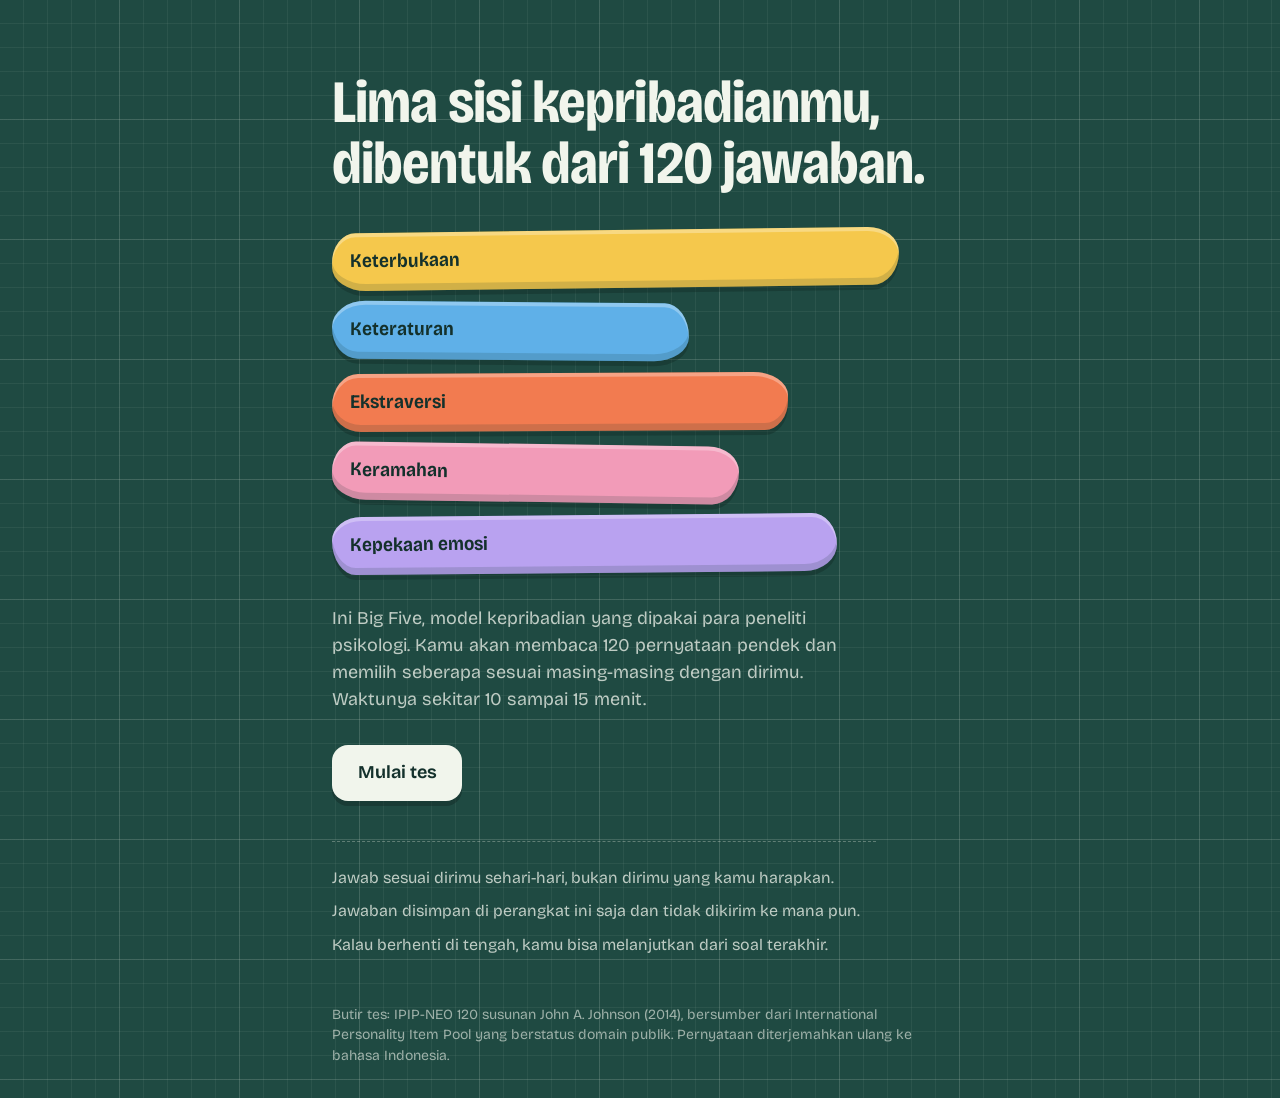
==== index.html @ aa853e42 "Tes kepribadian Big Five (IPIP-NEO 120) versi Indonesia Halaman statis: 120 pernyataan satu per laya" ====
<!doctype html>
<html lang="id">
<head>
  <meta charset="utf-8">
  <meta name="viewport" content="width=device-width, initial-scale=1">
  <title>Tes Kepribadian Big Five</title>
  <meta name="description" content="Tes kepribadian Big Five 120 pernyataan (IPIP-NEO). Tinggal klik, gratis, tanpa daftar, jawaban tidak dikirim ke mana pun.">
  <meta name="theme-color" content="#1f4a42">
  <meta property="og:title" content="Tes Kepribadian Big Five">
  <meta property="og:description" content="120 pernyataan, tinggal klik. Gratis, tanpa daftar, jawaban tidak dikirim ke mana pun.">
  <meta property="og:type" content="website">
  <link rel="icon" href="data:image/svg+xml,%3Csvg xmlns='http://www.w3.org/2000/svg' viewBox='0 0 32 32'%3E%3Crect width='32' height='32' rx='7' fill='%231f4a42'/%3E%3Crect x='5' y='7' width='22' height='5' rx='2.5' fill='%23f5c84c'/%3E%3Crect x='5' y='14' width='14' height='5' rx='2.5' fill='%235fb0e8'/%3E%3Crect x='5' y='21' width='18' height='5' rx='2.5' fill='%23f27b50'/%3E%3C/svg%3E">
  <link rel="preconnect" href="https://fonts.googleapis.com">
  <link rel="preconnect" href="https://fonts.gstatic.com" crossorigin>
  <link href="https://fonts.googleapis.com/css2?family=Bricolage+Grotesque:opsz,wdth,wght@12..96,75..100,300..800&display=swap" rel="stylesheet">
  <link rel="stylesheet" href="style.css">
</head>
<body>

  <main id="app">

    <!-- Pembuka -->
    <section id="layar-awal" class="layar">
      <h1 class="judul">Lima sisi kepribadianmu, dibentuk dari 120 jawaban.</h1>

      <ul class="lempung-awal" aria-label="Lima sisi yang diukur">
        <li class="lempung" data-d="O" style="--p:92%">Keterbukaan</li>
        <li class="lempung" data-d="C" style="--p:58%">Keteraturan</li>
        <li class="lempung" data-d="E" style="--p:74%">Ekstraversi</li>
        <li class="lempung" data-d="A" style="--p:66%">Keramahan</li>
        <li class="lempung" data-d="N" style="--p:82%">Kepekaan emosi</li>
      </ul>

      <p class="pengantar">
        Ini Big Five, model kepribadian yang dipakai para peneliti psikologi.
        Kamu akan membaca 120 pernyataan pendek dan memilih seberapa sesuai
        masing-masing dengan dirimu. Waktunya sekitar 10 sampai 15 menit.
      </p>

      <div class="aksi">
        <button id="tombol-mulai" class="tombol utama" type="button">Mulai tes</button>
        <button id="tombol-ulang-awal" class="tombol polos" type="button" hidden>Mulai dari awal</button>
      </div>

      <ul class="catatan">
        <li>Jawab sesuai dirimu sehari-hari, bukan dirimu yang kamu harapkan.</li>
        <li>Jawaban disimpan di perangkat ini saja dan tidak dikirim ke mana pun.</li>
        <li>Kalau berhenti di tengah, kamu bisa melanjutkan dari soal terakhir.</li>
      </ul>
    </section>

    <!-- Soal -->
    <section id="layar-soal" class="layar" hidden>
      <div class="kemajuan">
        <div class="kemajuan-jalur" role="progressbar" aria-valuemin="0" aria-valuemax="120" aria-valuenow="0" aria-label="Kemajuan tes">
          <div id="kemajuan-isi" class="kemajuan-isi"></div>
        </div>
        <p id="kemajuan-teks" class="kemajuan-teks">1 dari 120</p>
      </div>

      <p class="tanya">Seberapa sesuai pernyataan ini dengan dirimu?</p>
      <h2 id="pernyataan" class="pernyataan" aria-live="polite"></h2>

      <div id="pilihan" class="pilihan" role="group" aria-label="Pilihan jawaban"></div>

      <div class="navigasi">
        <button id="tombol-mundur" class="tombol polos" type="button">Soal sebelumnya</button>
        <p class="petunjuk-tombol">Di komputer, tekan angka 1 sampai 5.</p>
      </div>
    </section>

    <!-- Hasil -->
    <section id="layar-hasil" class="layar" hidden>
      <p id="hasil-kiriman" class="kiriman" hidden>Ini hasil yang dibagikan seseorang kepadamu.</p>
      <h1 class="judul judul-hasil">Hasil kamu</h1>
      <p id="ringkasan" class="ringkasan"></p>

      <div id="daftar-hasil" class="daftar-hasil"></div>

      <div class="aksi aksi-hasil">
        <button id="tombol-salin" class="tombol utama" type="button">Salin ringkasan</button>
        <button id="tombol-tautan" class="tombol garis" type="button">Salin tautan hasil</button>
        <button id="tombol-ulang" class="tombol polos" type="button">Ulangi tes</button>
      </div>
      <p id="status-salin" class="status-salin" role="status"></p>

      <div class="cara-baca">
        <h2>Cara membaca angkanya</h2>
        <p>
          Angka 0 sampai 100 menunjukkan posisimu di skala jawaban: 0 berarti
          semua jawabanmu di ujung paling rendah, 100 di ujung paling tinggi.
          Angka ini bukan persentil, jadi 70 tidak berarti kamu lebih tinggi
          dari 70% orang.
        </p>
        <p>
          Di bawah 38 disebut rendah, di atas 62 tinggi, di antaranya sedang.
          Tidak ada skor yang lebih baik dari yang lain. Tiap posisi punya
          kelebihan dan titik rawannya sendiri.
        </p>
        <p>
          Hasil ini gambaran kecenderungan dari jawabanmu sendiri, bukan
          diagnosis. Untuk keputusan penting, bicarakan dengan psikolog.
        </p>
      </div>
    </section>

  </main>

  <footer class="kaki">
    <p>
      Butir tes: IPIP-NEO 120 susunan John A. Johnson (2014), bersumber dari
      International Personality Item Pool yang berstatus domain publik.
      Pernyataan diterjemahkan ulang ke bahasa Indonesia.
    </p>
  </footer>

  <script src="data.js"></script>
  <script src="app.js"></script>
</body>
</html>
---- style.css ----
/* Alas potong hijau + lima batang lempung. Satu keluarga huruf: Bricolage Grotesque. */

:root {
  --alas: #1f4a42;
  --alas-gelap: #173832;
  --kapur: #f1f5ec;
  --kapur-redup: rgba(241, 245, 236, 0.76);
  --garis: rgba(241, 245, 236, 0.06);
  --garis-tebal: rgba(241, 245, 236, 0.11);
  --tinta: #14312c;

  --o: #f5c84c;
  --c: #5fb0e8;
  --e: #f27b50;
  --a: #f29bb8;
  --n: #b9a2f0;

  --huruf: "Bricolage Grotesque", "Segoe UI", system-ui, sans-serif;
}

*,
*::before,
*::after {
  box-sizing: border-box;
}

html {
  -webkit-text-size-adjust: 100%;
}

body {
  margin: 0;
  min-height: 100vh;
  min-height: 100dvh;
  display: flex;
  flex-direction: column;
  font-family: var(--huruf);
  font-size: 1.125rem;
  line-height: 1.5;
  color: var(--kapur);
  background-color: var(--alas);
  background-image:
    linear-gradient(var(--garis-tebal) 1px, transparent 1px),
    linear-gradient(90deg, var(--garis-tebal) 1px, transparent 1px),
    linear-gradient(var(--garis) 1px, transparent 1px),
    linear-gradient(90deg, var(--garis) 1px, transparent 1px);
  background-size: 120px 120px, 120px 120px, 24px 24px, 24px 24px;
  background-position: -1px -1px;
}

[hidden] {
  display: none !important;
}

h1,
h2,
p,
ul {
  margin: 0;
}

ul {
  padding: 0;
  list-style: none;
}

#app {
  flex: 1;
  width: 100%;
}

.layar {
  width: 100%;
  max-width: 41rem;
  margin: 0 auto;
  padding: 2.5rem 1.25rem 3rem;
}

/* ---------- Huruf ---------- */

.judul {
  font-size: clamp(2.25rem, 7.2vw + 0.4rem, 3.75rem);
  font-weight: 700;
  font-stretch: 84%;
  line-height: 1.02;
  letter-spacing: -0.015em;
  text-wrap: balance;
}

.pengantar {
  margin-top: 2rem;
  max-width: 34rem;
  color: var(--kapur-redup);
}

/* ---------- Lempung ---------- */

.lempung {
  --warna: var(--o);
  display: flex;
  align-items: center;
  width: var(--p, 60%);
  min-height: 3.25rem;
  padding: 0.5rem 1.1rem;
  background: var(--warna);
  color: var(--tinta);
  font-weight: 650;
  font-stretch: 90%;
  border-radius: 1.6rem 2.1rem 1.8rem 2.3rem / 2rem 1.7rem 2.2rem 1.6rem;
  box-shadow:
    inset 0 4px 0 rgba(255, 255, 255, 0.3),
    inset 0 -7px 0 rgba(20, 49, 44, 0.16),
    0 5px 0 rgba(15, 37, 33, 0.35);
}

.lempung[data-d="O"], [data-d="O"] .lempung { --warna: var(--o); }
.lempung[data-d="C"], [data-d="C"] .lempung { --warna: var(--c); }
.lempung[data-d="E"], [data-d="E"] .lempung { --warna: var(--e); }
.lempung[data-d="A"], [data-d="A"] .lempung { --warna: var(--a); }
.lempung[data-d="N"], [data-d="N"] .lempung { --warna: var(--n); }

.lempung-awal {
  display: grid;
  gap: 0.85rem;
  margin-top: 2.25rem;
}

.lempung-awal .lempung:nth-child(1) { rotate: -0.7deg; }
.lempung-awal .lempung:nth-child(2) { rotate: 0.5deg; border-radius: 2.2rem 1.6rem 2.3rem 1.7rem / 1.7rem 2.2rem 1.6rem 2rem; }
.lempung-awal .lempung:nth-child(3) { rotate: -0.3deg; border-radius: 1.8rem 2.4rem 1.6rem 2rem / 2.2rem 1.6rem 2rem 1.8rem; }
.lempung-awal .lempung:nth-child(4) { rotate: 0.8deg; }
.lempung-awal .lempung:nth-child(5) { rotate: -0.5deg; border-radius: 2rem 1.7rem 2.2rem 1.6rem / 1.6rem 2.1rem 1.8rem 2.3rem; }

/* ---------- Tombol ---------- */

.tombol {
  font: inherit;
  font-weight: 650;
  color: inherit;
  cursor: pointer;
  border: 0;
  background: none;
  -webkit-tap-highlight-color: transparent;
}

.tombol.utama,
.tombol.garis {
  min-height: 3.5rem;
  padding: 0.85rem 1.6rem;
  border-radius: 1rem;
}

.tombol.utama {
  background: var(--kapur);
  color: var(--tinta);
  box-shadow: 0 5px 0 rgba(15, 37, 33, 0.4);
}

.tombol.utama:active {
  translate: 0 3px;
  box-shadow: 0 2px 0 rgba(15, 37, 33, 0.4);
}

.tombol.garis {
  border: 2px solid var(--kapur);
}

.tombol.polos {
  min-height: 2.75rem;
  padding: 0.5rem 0.25rem;
  color: var(--kapur-redup);
  font-weight: 500;
  text-decoration: underline;
  text-underline-offset: 0.25em;
  text-decoration-thickness: 1.5px;
}

@media (hover: hover) {
  .tombol.utama:hover { background: #fff; }
  .tombol.garis:hover { background: rgba(241, 245, 236, 0.1); }
  .tombol.polos:hover { color: var(--kapur); }
}

:focus-visible {
  outline: 3px solid var(--o);
  outline-offset: 3px;
}

.aksi {
  display: flex;
  flex-wrap: wrap;
  align-items: center;
  gap: 0.75rem 1.25rem;
  margin-top: 2rem;
}

.catatan {
  display: grid;
  gap: 0.6rem;
  margin-top: 2.5rem;
  padding-top: 1.5rem;
  border-top: 1px dashed rgba(241, 245, 236, 0.3);
  max-width: 34rem;
  font-size: 1rem;
  color: var(--kapur-redup);
}

/* ---------- Soal ---------- */

.kemajuan {
  display: flex;
  align-items: center;
  gap: 1rem;
}

.kemajuan-jalur {
  flex: 1;
  height: 0.9rem;
  border-radius: 1rem;
  background: var(--alas-gelap);
  box-shadow: inset 0 2px 0 rgba(0, 0, 0, 0.18);
  overflow: hidden;
}

.kemajuan-isi {
  width: 0;
  height: 100%;
  border-radius: 1rem;
  background: var(--o);
  box-shadow: inset 0 3px 0 rgba(255, 255, 255, 0.3);
  transition: width 0.25s ease-out;
}

.kemajuan-teks {
  flex: none;
  font-size: 1rem;
  font-variant-numeric: tabular-nums;
  color: var(--kapur-redup);
}

.tanya {
  margin-top: 2.25rem;
  font-size: 1rem;
  color: var(--kapur-redup);
}

.pernyataan {
  margin-top: 0.5rem;
  /* tiga baris, supaya tombol jawaban tidak loncat tiap ganti soal */
  min-height: 3.45em;
  font-size: clamp(1.7rem, 4.6vw + 0.6rem, 2.25rem);
  font-weight: 650;
  font-stretch: 88%;
  line-height: 1.15;
  letter-spacing: -0.01em;
  text-wrap: balance;
  transition: opacity 0.14s ease-out;
}

.pernyataan.ganti {
  opacity: 0;
}

.pilihan {
  display: grid;
  gap: 0.6rem;
  margin-top: 1.5rem;
}

.jawab {
  display: flex;
  align-items: center;
  justify-content: space-between;
  gap: 1rem;
  width: 100%;
  min-height: 3.5rem;
  padding: 0.7rem 1.15rem;
  font: inherit;
  font-weight: 550;
  text-align: left;
  color: var(--kapur);
  background: rgba(23, 56, 50, 0.72);
  border: 2px solid rgba(241, 245, 236, 0.4);
  border-radius: 1rem;
  cursor: pointer;
  -webkit-tap-highlight-color: transparent;
  transition: background-color 0.1s, border-color 0.1s, color 0.1s;
}

.jawab kbd {
  display: none;
  font: inherit;
  font-size: 0.875rem;
  font-weight: 500;
  color: var(--kapur-redup);
}

.jawab[aria-pressed="true"] {
  background: var(--kapur);
  border-color: var(--kapur);
  color: var(--tinta);
}

.jawab[aria-pressed="true"] kbd {
  color: var(--tinta);
}

@media (hover: hover) {
  .jawab:hover:not([aria-pressed="true"]) {
    border-color: var(--kapur);
    background: rgba(241, 245, 236, 0.1);
  }
}

.navigasi {
  display: flex;
  flex-wrap: wrap;
  align-items: center;
  justify-content: space-between;
  gap: 0.25rem 1rem;
  margin-top: 1.25rem;
}

.petunjuk-tombol {
  display: none;
  font-size: 0.9375rem;
  color: var(--kapur-redup);
}

@media (hover: hover) and (pointer: fine) and (min-width: 48rem) {
  .jawab kbd,
  .petunjuk-tombol {
    display: block;
  }

  /* di layar lebar pernyataan terpanjang cukup dua baris */
  .pernyataan {
    min-height: 2.3em;
  }
}

#layar-soal.layar {
  padding-top: 1.5rem;
}

/* ---------- Hasil ---------- */

.kiriman {
  margin-bottom: 1rem;
  color: var(--kapur-redup);
}

.ringkasan {
  margin-top: 1rem;
  max-width: 36rem;
  font-size: 1.25rem;
  line-height: 1.4;
}

.daftar-hasil {
  display: grid;
  gap: 2.75rem;
  margin-top: 2.75rem;
}

.hasil-kepala {
  display: flex;
  align-items: baseline;
  gap: 0.75rem;
}

.hasil-kepala h2 {
  font-size: 1.6rem;
  font-weight: 700;
  font-stretch: 88%;
  line-height: 1.1;
}

.hasil-en {
  font-size: 1rem;
  color: var(--kapur-redup);
}

/* Jalur = penggaris 0–100 di alas potong; panjang batang = skor. */
.jalur {
  position: relative;
  margin-top: 0.85rem;
  padding: 0 3.5rem 1.1rem 0;
}

.jalur::after {
  content: "";
  position: absolute;
  left: 0;
  right: 3.5rem;
  bottom: 0;
  height: 0.5rem;
  border-left: 2px solid rgba(241, 245, 236, 0.55);
  border-right: 2px solid rgba(241, 245, 236, 0.55);
  background:
    linear-gradient(90deg, transparent calc(50% - 1px), rgba(241, 245, 236, 0.55) calc(50% - 1px), rgba(241, 245, 236, 0.55) calc(50% + 1px), transparent calc(50% + 1px)),
    repeating-linear-gradient(90deg, rgba(241, 245, 236, 0.3) 0 1px, transparent 1px 10%);
}

.jalur .lempung {
  position: relative;
  min-width: 0.9rem;
  padding: 0;
}

.skor {
  position: absolute;
  left: calc(100% + 0.6rem);
  top: 50%;
  translate: 0 -50%;
  font-size: 1.5rem;
  font-weight: 700;
  font-variant-numeric: tabular-nums;
  color: var(--kapur);
}

.uraian {
  margin-top: 0.9rem;
  max-width: 36rem;
}

.uraian strong {
  font-weight: 700;
}

.hasil details {
  margin-top: 0.9rem;
}

.hasil summary {
  display: inline-block;
  min-height: 2.75rem;
  padding: 0.55rem 0;
  font-size: 1rem;
  color: var(--kapur-redup);
  text-decoration: underline;
  text-underline-offset: 0.25em;
  text-decoration-thickness: 1.5px;
  cursor: pointer;
  list-style: none;
}

.hasil summary::-webkit-details-marker {
  display: none;
}

.rincian {
  display: grid;
  gap: 1.1rem;
  margin-top: 0.5rem;
  padding: 1.1rem 1.15rem 1.25rem;
  background: rgba(23, 56, 50, 0.72);
  border-radius: 1rem;
}

.rincian-kepala {
  display: flex;
  justify-content: space-between;
  gap: 1rem;
  font-weight: 650;
}

.rincian-kepala span {
  font-variant-numeric: tabular-nums;
}

.jalur-kecil {
  height: 0.6rem;
  margin-top: 0.35rem;
  border-radius: 1rem;
  background: rgba(241, 245, 236, 0.14);
  overflow: hidden;
}

.jalur-kecil i {
  display: block;
  width: var(--p);
  height: 100%;
  border-radius: 1rem;
  background: var(--warna);
}

[data-d="O"] .jalur-kecil i { --warna: var(--o); }
[data-d="C"] .jalur-kecil i { --warna: var(--c); }
[data-d="E"] .jalur-kecil i { --warna: var(--e); }
[data-d="A"] .jalur-kecil i { --warna: var(--a); }
[data-d="N"] .jalur-kecil i { --warna: var(--n); }

.rincian p {
  margin-top: 0.35rem;
  font-size: 0.9375rem;
  line-height: 1.4;
  color: var(--kapur-redup);
}

.aksi-hasil {
  margin-top: 3rem;
}

.status-salin {
  min-height: 1.5rem;
  margin-top: 0.75rem;
  font-size: 1rem;
  color: var(--o);
}

.cara-baca {
  display: grid;
  gap: 0.85rem;
  margin-top: 2rem;
  padding-top: 1.75rem;
  border-top: 1px dashed rgba(241, 245, 236, 0.3);
  max-width: 36rem;
  font-size: 1rem;
  color: var(--kapur-redup);
}

.cara-baca h2 {
  font-size: 1.2rem;
  font-weight: 700;
  color: var(--kapur);
}

/* Satu-satunya gerak yang tidak dipicu pengguna: batang tumbuh saat hasil muncul. */
@keyframes tumbuh {
  from { width: 0.9rem; }
}

@keyframes muncul {
  from { opacity: 0; }
}

.daftar-hasil.tumbuh .jalur .lempung {
  animation: tumbuh 0.8s cubic-bezier(0.2, 0.85, 0.25, 1) both;
  animation-delay: calc(var(--i) * 110ms);
}

.daftar-hasil.tumbuh .skor {
  animation: muncul 0.3s ease-out both;
  animation-delay: calc(var(--i) * 110ms + 0.6s);
}

/* ---------- Kaki ---------- */

.kaki {
  width: 100%;
  max-width: 41rem;
  margin: 0 auto;
  padding: 0 1.25rem 2rem;
  font-size: 0.875rem;
  line-height: 1.45;
  color: rgba(241, 245, 236, 0.6);
}

@media (min-width: 48rem) {
  .layar {
    padding-top: 4.5rem;
  }

  #layar-soal.layar {
    padding-top: 3.5rem;
  }

  .lempung {
    min-height: 3.6rem;
    font-size: 1.2rem;
  }
}

@media (prefers-reduced-motion: reduce) {
  *,
  *::before,
  *::after {
    animation: none !important;
    transition: none !important;
  }
}

@media print {
  body {
    background: #fff;
    color: #000;
  }

  .aksi,
  .status-salin,
  .kaki {
    display: none;
  }
}
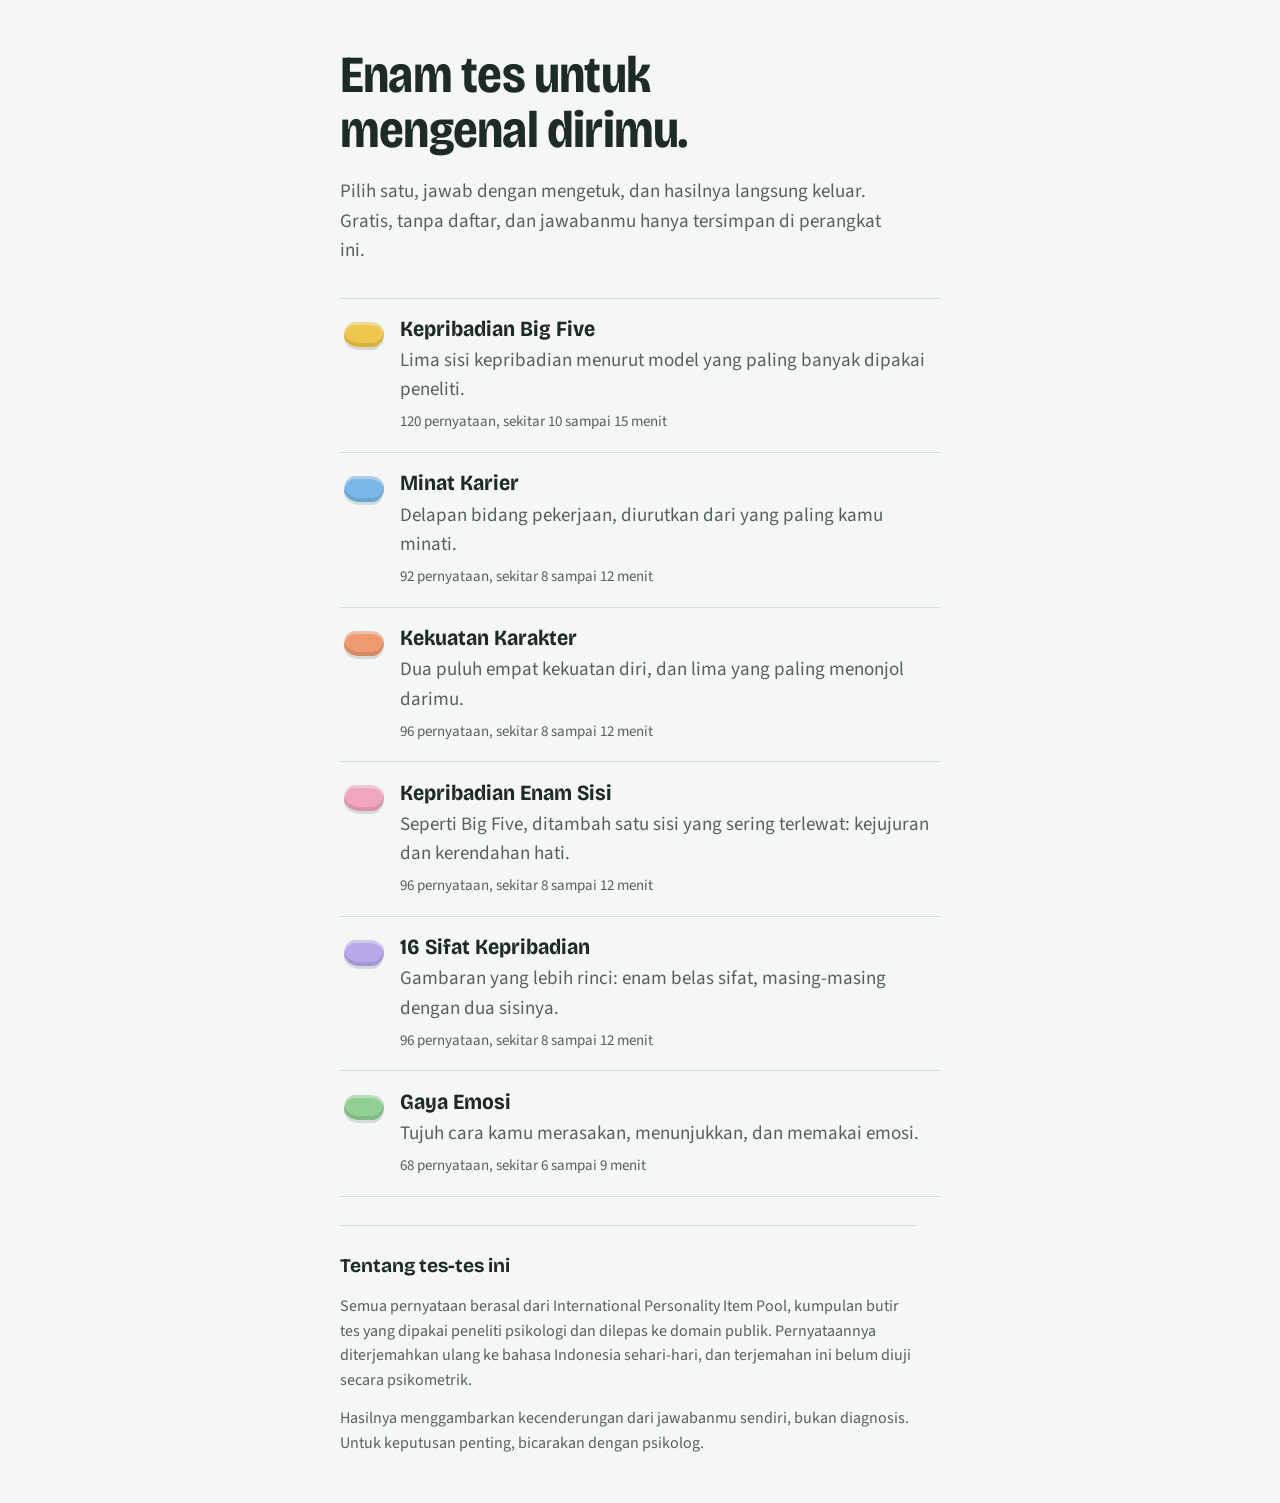
==== commit 229c3543: "Jadikan situs enam tes dengan tema terang Tambah lima tes dari IPIP (Minat Karier, Kekuatan Karakter" ====
--- a/index.html
+++ b/index.html
@@ -3,118 +3,49 @@
 <head>
   <meta charset="utf-8">
   <meta name="viewport" content="width=device-width, initial-scale=1">
-  <title>Tes Kepribadian Big Five</title>
-  <meta name="description" content="Tes kepribadian Big Five 120 pernyataan (IPIP-NEO). Tinggal klik, gratis, tanpa daftar, jawaban tidak dikirim ke mana pun.">
-  <meta name="theme-color" content="#1f4a42">
-  <meta property="og:title" content="Tes Kepribadian Big Five">
-  <meta property="og:description" content="120 pernyataan, tinggal klik. Gratis, tanpa daftar, jawaban tidak dikirim ke mana pun.">
+  <title>Tes Kepribadian, Minat, dan Karakter</title>
+  <meta name="description" content="Enam tes untuk mengenal diri: kepribadian Big Five, minat karier, kekuatan karakter, dan lainnya. Tinggal klik, gratis, tanpa daftar.">
+  <meta name="color-scheme" content="light dark">
+  <meta name="theme-color" content="#f4f7f3" media="(prefers-color-scheme: light)">
+  <meta name="theme-color" content="#18211f" media="(prefers-color-scheme: dark)">
+  <meta property="og:title" content="Tes Kepribadian, Minat, dan Karakter">
+  <meta property="og:description" content="Enam tes untuk mengenal diri. Tinggal klik, gratis, tanpa daftar, jawaban tidak dikirim ke mana pun.">
   <meta property="og:type" content="website">
-  <link rel="icon" href="data:image/svg+xml,%3Csvg xmlns='http://www.w3.org/2000/svg' viewBox='0 0 32 32'%3E%3Crect width='32' height='32' rx='7' fill='%231f4a42'/%3E%3Crect x='5' y='7' width='22' height='5' rx='2.5' fill='%23f5c84c'/%3E%3Crect x='5' y='14' width='14' height='5' rx='2.5' fill='%235fb0e8'/%3E%3Crect x='5' y='21' width='18' height='5' rx='2.5' fill='%23f27b50'/%3E%3C/svg%3E">
+  <link rel="icon" href="ikon.svg" type="image/svg+xml">
   <link rel="preconnect" href="https://fonts.googleapis.com">
   <link rel="preconnect" href="https://fonts.gstatic.com" crossorigin>
-  <link href="https://fonts.googleapis.com/css2?family=Bricolage+Grotesque:opsz,wdth,wght@12..96,75..100,300..800&display=swap" rel="stylesheet">
-  <link rel="stylesheet" href="style.css">
+  <link href="https://fonts.googleapis.com/css2?family=Source+Sans+3:wght@400;500;600;700&family=Bricolage+Grotesque:opsz,wdth,wght@12..96,75..100,500..800&display=swap" rel="stylesheet">
+  <link rel="stylesheet" href="gaya.css">
 </head>
 <body>
 
   <main id="app">
-
-    <!-- Pembuka -->
-    <section id="layar-awal" class="layar">
-      <h1 class="judul">Lima sisi kepribadianmu, dibentuk dari 120 jawaban.</h1>
-
-      <ul class="lempung-awal" aria-label="Lima sisi yang diukur">
-        <li class="lempung" data-d="O" style="--p:92%">Keterbukaan</li>
-        <li class="lempung" data-d="C" style="--p:58%">Keteraturan</li>
-        <li class="lempung" data-d="E" style="--p:74%">Ekstraversi</li>
-        <li class="lempung" data-d="A" style="--p:66%">Keramahan</li>
-        <li class="lempung" data-d="N" style="--p:82%">Kepekaan emosi</li>
-      </ul>
-
-      <p class="pengantar">
-        Ini Big Five, model kepribadian yang dipakai para peneliti psikologi.
-        Kamu akan membaca 120 pernyataan pendek dan memilih seberapa sesuai
-        masing-masing dengan dirimu. Waktunya sekitar 10 sampai 15 menit.
+    <section class="layar beranda">
+      <h1 class="judul">Enam tes untuk mengenal dirimu.</h1>
+      <p class="beranda-pengantar">
+        Pilih satu, jawab dengan mengetuk, dan hasilnya langsung keluar.
+        Gratis, tanpa daftar, dan jawabanmu hanya tersimpan di perangkat ini.
       </p>
 
-      <div class="aksi">
-        <button id="tombol-mulai" class="tombol utama" type="button">Mulai tes</button>
-        <button id="tombol-ulang-awal" class="tombol polos" type="button" hidden>Mulai dari awal</button>
-      </div>
-
-      <ul class="catatan">
-        <li>Jawab sesuai dirimu sehari-hari, bukan dirimu yang kamu harapkan.</li>
-        <li>Jawaban disimpan di perangkat ini saja dan tidak dikirim ke mana pun.</li>
-        <li>Kalau berhenti di tengah, kamu bisa melanjutkan dari soal terakhir.</li>
-      </ul>
-    </section>
-
-    <!-- Soal -->
-    <section id="layar-soal" class="layar" hidden>
-      <div class="kemajuan">
-        <div class="kemajuan-jalur" role="progressbar" aria-valuemin="0" aria-valuemax="120" aria-valuenow="0" aria-label="Kemajuan tes">
-          <div id="kemajuan-isi" class="kemajuan-isi"></div>
-        </div>
-        <p id="kemajuan-teks" class="kemajuan-teks">1 dari 120</p>
-      </div>
-
-      <p class="tanya">Seberapa sesuai pernyataan ini dengan dirimu?</p>
-      <h2 id="pernyataan" class="pernyataan" aria-live="polite"></h2>
-
-      <div id="pilihan" class="pilihan" role="group" aria-label="Pilihan jawaban"></div>
-
-      <div class="navigasi">
-        <button id="tombol-mundur" class="tombol polos" type="button">Soal sebelumnya</button>
-        <p class="petunjuk-tombol">Di komputer, tekan angka 1 sampai 5.</p>
-      </div>
-    </section>
-
-    <!-- Hasil -->
-    <section id="layar-hasil" class="layar" hidden>
-      <p id="hasil-kiriman" class="kiriman" hidden>Ini hasil yang dibagikan seseorang kepadamu.</p>
-      <h1 class="judul judul-hasil">Hasil kamu</h1>
-      <p id="ringkasan" class="ringkasan"></p>
-
-      <div id="daftar-hasil" class="daftar-hasil"></div>
-
-      <div class="aksi aksi-hasil">
-        <button id="tombol-salin" class="tombol utama" type="button">Salin ringkasan</button>
-        <button id="tombol-tautan" class="tombol garis" type="button">Salin tautan hasil</button>
-        <button id="tombol-ulang" class="tombol polos" type="button">Ulangi tes</button>
-      </div>
-      <p id="status-salin" class="status-salin" role="status"></p>
+      <ul id="daftar-tes" class="daftar-tes"></ul>
 
       <div class="cara-baca">
-        <h2>Cara membaca angkanya</h2>
+        <h2>Tentang tes-tes ini</h2>
         <p>
-          Angka 0 sampai 100 menunjukkan posisimu di skala jawaban: 0 berarti
-          semua jawabanmu di ujung paling rendah, 100 di ujung paling tinggi.
-          Angka ini bukan persentil, jadi 70 tidak berarti kamu lebih tinggi
-          dari 70% orang.
+          Semua pernyataan berasal dari International Personality Item Pool,
+          kumpulan butir tes yang dipakai peneliti psikologi dan dilepas ke
+          domain publik. Pernyataannya diterjemahkan ulang ke bahasa Indonesia
+          sehari-hari, dan terjemahan ini belum diuji secara psikometrik.
         </p>
         <p>
-          Di bawah 38 disebut rendah, di atas 62 tinggi, di antaranya sedang.
-          Tidak ada skor yang lebih baik dari yang lain. Tiap posisi punya
-          kelebihan dan titik rawannya sendiri.
-        </p>
-        <p>
-          Hasil ini gambaran kecenderungan dari jawabanmu sendiri, bukan
+          Hasilnya menggambarkan kecenderungan dari jawabanmu sendiri, bukan
           diagnosis. Untuk keputusan penting, bicarakan dengan psikolog.
         </p>
       </div>
     </section>
-
   </main>
 
-  <footer class="kaki">
-    <p>
-      Butir tes: IPIP-NEO 120 susunan John A. Johnson (2014), bersumber dari
-      International Personality Item Pool yang berstatus domain publik.
-      Pernyataan diterjemahkan ulang ke bahasa Indonesia.
-    </p>
-  </footer>
-
-  <script src="data.js"></script>
-  <script src="app.js"></script>
+  <script src="daftar.js"></script>
+  <script src="beranda.js"></script>
 </body>
 </html>
--- a/gaya.css
+++ b/gaya.css
@@ -0,0 +1,756 @@
+/*
+  Tema terang untuk dibaca lama.
+  - Latar putih kehijauan yang lembut dengan teks gelap: kontras tinggi tanpa silau putih murni.
+  - Warna berjenuh rendah; satu warna aksen tenang untuk tombol dan kemajuan.
+  - Pilihan jawaban netral (tanpa merah/hijau) supaya tidak menggiring jawaban.
+  - Huruf isi: Source Sans 3 (bentuk huruf terbuka, enak untuk bacaan panjang). Judul: Bricolage Grotesque.
+*/
+
+:root {
+  --alas: #f4f7f3;
+  --permukaan: #ffffff;
+  --lekuk: #e2e9e3;
+  --tinta: #1e2a28;
+  --tinta-redup: #53615c;
+  --garis: #d2dbd4;
+  --garis-kuat: #9aaba1;
+  --utama: #2b6b5e;
+  --utama-gelap: #215448;
+  --di-utama: #ffffff;
+  --bayang: rgba(30, 42, 40, 0.14);
+
+  --k1: #f0c64f;
+  --k2: #7ab8e8;
+  --k3: #f09a70;
+  --k4: #f0a6be;
+  --k5: #b9a9ec;
+  --k6: #92cf94;
+  --k7: #72cbc2;
+  --k8: #ee9494;
+  --di-lempung: #1e2a28;
+
+  --isi: "Source Sans 3", "Segoe UI", system-ui, sans-serif;
+  --tajuk: "Bricolage Grotesque", "Segoe UI", system-ui, sans-serif;
+}
+
+@media (prefers-color-scheme: dark) {
+  :root {
+    --alas: #18211f;
+    --permukaan: #212c29;
+    --lekuk: #2a3733;
+    --tinta: #e7ede9;
+    --tinta-redup: #a5b3ad;
+    --garis: #33423d;
+    --garis-kuat: #5b6d65;
+    --utama: #7fc9b8;
+    --utama-gelap: #98d8c8;
+    --di-utama: #10201c;
+    --bayang: rgba(0, 0, 0, 0.35);
+  }
+}
+
+*,
+*::before,
+*::after {
+  box-sizing: border-box;
+}
+
+html {
+  -webkit-text-size-adjust: 100%;
+}
+
+body {
+  margin: 0;
+  min-height: 100vh;
+  min-height: 100dvh;
+  display: flex;
+  flex-direction: column;
+  font-family: var(--isi);
+  font-size: 1.1875rem;
+  line-height: 1.55;
+  color: var(--tinta);
+  background: var(--alas);
+}
+
+[hidden] {
+  display: none !important;
+}
+
+h1,
+h2,
+h3,
+p,
+ul {
+  margin: 0;
+}
+
+ul {
+  padding: 0;
+  list-style: none;
+}
+
+a {
+  color: inherit;
+}
+
+#app {
+  flex: 1;
+  width: 100%;
+}
+
+.layar {
+  width: 100%;
+  max-width: 40rem;
+  margin: 0 auto;
+  padding: 1.75rem 1.25rem 3rem;
+}
+
+/* ---------- Huruf ---------- */
+
+.judul {
+  font-family: var(--tajuk);
+  font-size: clamp(2rem, 6.2vw + 0.5rem, 3.25rem);
+  font-weight: 700;
+  font-stretch: 86%;
+  line-height: 1.05;
+  letter-spacing: -0.015em;
+  text-wrap: balance;
+}
+
+.pengantar {
+  margin-top: 1.75rem;
+  max-width: 34rem;
+  color: var(--tinta-redup);
+}
+
+.balik {
+  display: inline-block;
+  min-height: 2.75rem;
+  padding: 0.6rem 0;
+  margin-bottom: 0.75rem;
+  font-size: 1rem;
+  color: var(--tinta-redup);
+  text-underline-offset: 0.25em;
+}
+
+/* ---------- Lempung ---------- */
+
+.lempung {
+  --warna: var(--k1);
+  display: flex;
+  align-items: center;
+  width: var(--p, 60%);
+  min-height: 3rem;
+  padding: 0.4rem 1.1rem;
+  background: var(--warna);
+  color: var(--di-lempung);
+  font-weight: 600;
+  line-height: 1.2;
+  border-radius: 1.5rem 2rem 1.7rem 2.2rem / 1.9rem 1.6rem 2.1rem 1.5rem;
+  box-shadow:
+    inset 0 4px 0 rgba(255, 255, 255, 0.34),
+    inset 0 -6px 0 rgba(30, 42, 40, 0.13),
+    0 4px 0 var(--bayang);
+}
+
+.lempung-awal {
+  display: grid;
+  gap: 0.8rem;
+  margin-top: 2rem;
+}
+
+.lempung-awal .lempung:nth-child(odd) { rotate: -0.6deg; }
+.lempung-awal .lempung:nth-child(even) { rotate: 0.5deg; border-radius: 2.1rem 1.5rem 2.2rem 1.6rem / 1.6rem 2.1rem 1.5rem 1.9rem; }
+.lempung-awal .lempung:nth-child(3n) { rotate: -0.2deg; border-radius: 1.7rem 2.3rem 1.5rem 1.9rem / 2.1rem 1.5rem 1.9rem 1.7rem; }
+
+.keping-awal {
+  display: flex;
+  flex-wrap: wrap;
+  gap: 0.55rem;
+  margin-top: 2rem;
+}
+
+.keping {
+  --warna: var(--k1);
+  padding: 0.3rem 0.85rem;
+  background: var(--warna);
+  color: var(--di-lempung);
+  font-size: 1rem;
+  font-weight: 600;
+  line-height: 1.3;
+  border-radius: 1.1rem 1.4rem 1.2rem 1.5rem / 1.4rem 1.1rem 1.5rem 1.2rem;
+  box-shadow:
+    inset 0 3px 0 rgba(255, 255, 255, 0.34),
+    inset 0 -4px 0 rgba(30, 42, 40, 0.13),
+    0 3px 0 var(--bayang);
+}
+
+/* ---------- Tombol ---------- */
+
+.tombol {
+  font: inherit;
+  font-weight: 600;
+  color: inherit;
+  cursor: pointer;
+  border: 0;
+  background: none;
+  -webkit-tap-highlight-color: transparent;
+}
+
+.tombol.utama,
+.tombol.garis {
+  min-height: 3.4rem;
+  padding: 0.8rem 1.6rem;
+  border-radius: 0.95rem;
+}
+
+.tombol.utama {
+  background: var(--utama);
+  color: var(--di-utama);
+  box-shadow: 0 4px 0 var(--bayang);
+}
+
+.tombol.utama:active {
+  translate: 0 2px;
+  box-shadow: 0 2px 0 var(--bayang);
+}
+
+.tombol.garis {
+  border: 1.5px solid var(--garis-kuat);
+  background: var(--permukaan);
+}
+
+.tombol.polos {
+  min-height: 2.75rem;
+  padding: 0.5rem 0.25rem;
+  color: var(--tinta-redup);
+  font-weight: 500;
+  text-decoration: underline;
+  text-underline-offset: 0.25em;
+  text-decoration-thickness: 1.5px;
+}
+
+@media (hover: hover) {
+  .tombol.utama:hover { background: var(--utama-gelap); }
+  .tombol.garis:hover { border-color: var(--utama); }
+  .tombol.polos:hover,
+  .balik:hover { color: var(--tinta); }
+}
+
+:focus-visible {
+  outline: 3px solid var(--utama);
+  outline-offset: 3px;
+}
+
+.aksi {
+  display: flex;
+  flex-wrap: wrap;
+  align-items: center;
+  gap: 0.75rem 1.25rem;
+  margin-top: 1.75rem;
+}
+
+.catatan {
+  display: grid;
+  gap: 0.55rem;
+  margin-top: 2.25rem;
+  padding-top: 1.4rem;
+  border-top: 1px solid var(--garis);
+  max-width: 34rem;
+  font-size: 1rem;
+  color: var(--tinta-redup);
+}
+
+/* ---------- Soal ---------- */
+
+#layar-soal.layar {
+  padding-top: 1.5rem;
+}
+
+.kemajuan {
+  display: flex;
+  align-items: center;
+  gap: 1rem;
+}
+
+.kemajuan-jalur {
+  flex: 1;
+  height: 0.75rem;
+  border-radius: 1rem;
+  background: var(--lekuk);
+  overflow: hidden;
+}
+
+.kemajuan-isi {
+  width: 0;
+  height: 100%;
+  border-radius: 1rem;
+  background: var(--utama);
+  transition: width 0.25s ease-out;
+}
+
+.kemajuan-teks {
+  flex: none;
+  font-size: 1rem;
+  font-variant-numeric: tabular-nums;
+  color: var(--tinta-redup);
+}
+
+.tonggak {
+  min-height: 1.6em;
+  margin-top: 0.3rem;
+  font-size: 0.9375rem;
+  color: var(--utama);
+}
+
+.tanya {
+  margin-top: 1.4rem;
+  font-size: 1rem;
+  color: var(--tinta-redup);
+}
+
+.pernyataan {
+  margin-top: 0.4rem;
+  /* min-height diisi mesin.js sesuai pernyataan terpanjang, supaya tombol tidak loncat */
+  font-family: var(--isi);
+  font-size: clamp(1.5rem, 3.6vw + 0.7rem, 2rem);
+  font-weight: 600;
+  line-height: 1.28;
+  text-wrap: balance;
+  transition: opacity 0.14s ease-out;
+}
+
+.pernyataan.ganti {
+  opacity: 0;
+}
+
+.pilihan {
+  display: grid;
+  gap: 0.55rem;
+  margin-top: 1.4rem;
+}
+
+.jawab {
+  display: flex;
+  align-items: center;
+  justify-content: space-between;
+  gap: 1rem;
+  width: 100%;
+  min-height: 3.4rem;
+  padding: 0.65rem 1.1rem;
+  font: inherit;
+  font-weight: 500;
+  text-align: left;
+  color: var(--tinta);
+  background: var(--permukaan);
+  border: 1.5px solid var(--garis-kuat);
+  border-radius: 0.95rem;
+  cursor: pointer;
+  -webkit-tap-highlight-color: transparent;
+  transition: background-color 0.1s, border-color 0.1s, color 0.1s;
+}
+
+.jawab kbd {
+  display: none;
+  font: inherit;
+  font-size: 0.875rem;
+  color: var(--tinta-redup);
+}
+
+.jawab[aria-pressed="true"] {
+  background: var(--utama);
+  border-color: var(--utama);
+  color: var(--di-utama);
+}
+
+.jawab[aria-pressed="true"] kbd {
+  color: var(--di-utama);
+}
+
+@media (hover: hover) {
+  .jawab:hover:not([aria-pressed="true"]) {
+    border-color: var(--utama);
+  }
+}
+
+.navigasi {
+  display: flex;
+  flex-wrap: wrap;
+  align-items: center;
+  justify-content: space-between;
+  gap: 0.25rem 1rem;
+  min-height: 2.75rem;
+  margin-top: 1rem;
+}
+
+.petunjuk-tombol {
+  display: none;
+  margin-left: auto;
+  font-size: 0.9375rem;
+  color: var(--tinta-redup);
+}
+
+@media (hover: hover) and (pointer: fine) and (min-width: 48rem) {
+  .jawab kbd,
+  .petunjuk-tombol {
+    display: block;
+  }
+}
+
+/* ---------- Hasil ---------- */
+
+.kiriman {
+  margin-bottom: 0.75rem;
+  color: var(--tinta-redup);
+}
+
+.ringkasan {
+  margin-top: 0.9rem;
+  max-width: 36rem;
+  font-size: 1.25rem;
+  line-height: 1.45;
+}
+
+.daftar-hasil {
+  display: grid;
+  gap: 2.5rem;
+  margin-top: 2.5rem;
+}
+
+.daftar-hasil.padat {
+  gap: 2rem;
+}
+
+.hasil-kepala {
+  display: flex;
+  flex-wrap: wrap;
+  align-items: baseline;
+  gap: 0.1rem 0.75rem;
+}
+
+.hasil-kepala h2 {
+  font-family: var(--tajuk);
+  font-size: 1.5rem;
+  font-weight: 700;
+  font-stretch: 90%;
+  line-height: 1.15;
+}
+
+.hasil-en {
+  font-size: 0.9375rem;
+  color: var(--tinta-redup);
+}
+
+/* Jalur = penggaris 0–100; panjang batang = skor. */
+.jalur {
+  position: relative;
+  margin-top: 0.75rem;
+  padding: 0 3.5rem 1rem 0;
+}
+
+.jalur::after {
+  content: "";
+  position: absolute;
+  left: 0;
+  right: 3.5rem;
+  bottom: 0;
+  height: 0.45rem;
+  border-left: 2px solid var(--garis-kuat);
+  border-right: 2px solid var(--garis-kuat);
+  background:
+    linear-gradient(90deg, transparent calc(50% - 1px), var(--garis-kuat) calc(50% - 1px), var(--garis-kuat) calc(50% + 1px), transparent calc(50% + 1px)),
+    repeating-linear-gradient(90deg, var(--garis) 0 1px, transparent 1px 10%);
+}
+
+.jalur .lempung {
+  position: relative;
+  min-width: 0.9rem;
+  min-height: 2.75rem;
+  padding: 0;
+}
+
+.skor {
+  position: absolute;
+  left: calc(100% + 0.6rem);
+  top: 50%;
+  translate: 0 -50%;
+  font-family: var(--tajuk);
+  font-size: 1.4rem;
+  font-weight: 700;
+  font-variant-numeric: tabular-nums;
+  color: var(--tinta);
+}
+
+.uraian {
+  margin-top: 0.8rem;
+  max-width: 36rem;
+}
+
+.dua-sisi {
+  display: grid;
+  gap: 0.35rem;
+  margin-top: 0.4rem;
+  max-width: 36rem;
+  font-size: 1rem;
+  color: var(--tinta-redup);
+}
+
+.contoh {
+  margin-top: 0.4rem;
+  max-width: 36rem;
+  font-size: 1rem;
+  color: var(--tinta-redup);
+}
+
+.hasil details {
+  margin-top: 0.6rem;
+}
+
+.hasil summary {
+  display: inline-block;
+  min-height: 2.75rem;
+  padding: 0.55rem 0;
+  font-size: 1rem;
+  color: var(--tinta-redup);
+  text-decoration: underline;
+  text-underline-offset: 0.25em;
+  text-decoration-thickness: 1.5px;
+  cursor: pointer;
+  list-style: none;
+}
+
+.hasil summary::-webkit-details-marker {
+  display: none;
+}
+
+.judul-sisa {
+  font-family: var(--tajuk);
+  font-size: 1.25rem;
+  font-weight: 700;
+  line-height: 1.2;
+}
+
+.rincian {
+  display: grid;
+  gap: 1.1rem;
+  margin-top: 0.5rem;
+  padding: 1.1rem 1.15rem 1.25rem;
+  background: var(--permukaan);
+  border: 1px solid var(--garis);
+  border-radius: 1rem;
+}
+
+.rincian-kepala {
+  display: flex;
+  justify-content: space-between;
+  gap: 1rem;
+  font-weight: 600;
+  line-height: 1.3;
+}
+
+.rincian-kepala span {
+  font-variant-numeric: tabular-nums;
+}
+
+.jalur-kecil {
+  height: 0.55rem;
+  margin-top: 0.35rem;
+  border-radius: 1rem;
+  background: var(--lekuk);
+  overflow: hidden;
+}
+
+.jalur-kecil i {
+  display: block;
+  width: var(--p);
+  height: 100%;
+  border-radius: 1rem;
+  background: var(--warna, var(--utama));
+}
+
+.rincian p {
+  margin-top: 0.35rem;
+  font-size: 0.9375rem;
+  line-height: 1.45;
+  color: var(--tinta-redup);
+}
+
+.aksi-hasil {
+  margin-top: 2.75rem;
+}
+
+.status-salin {
+  min-height: 1.6rem;
+  margin-top: 0.7rem;
+  font-size: 1rem;
+  color: var(--utama);
+}
+
+.cara-baca,
+.lainnya {
+  display: grid;
+  gap: 0.8rem;
+  margin-top: 1.75rem;
+  padding-top: 1.6rem;
+  border-top: 1px solid var(--garis);
+  max-width: 36rem;
+  font-size: 1rem;
+  color: var(--tinta-redup);
+}
+
+.cara-baca h2,
+.lainnya h2 {
+  font-family: var(--tajuk);
+  font-size: 1.2rem;
+  font-weight: 700;
+  color: var(--tinta);
+}
+
+/* Satu-satunya gerak yang tidak dipicu pengguna: batang tumbuh saat hasil muncul. */
+@keyframes tumbuh {
+  from { width: 0.9rem; }
+}
+
+@keyframes muncul {
+  from { opacity: 0; }
+}
+
+.daftar-hasil.tumbuh .jalur .lempung {
+  animation: tumbuh 0.8s cubic-bezier(0.2, 0.85, 0.25, 1) both;
+  animation-delay: calc(var(--i) * 90ms);
+}
+
+.daftar-hasil.tumbuh .skor {
+  animation: muncul 0.3s ease-out both;
+  animation-delay: calc(var(--i) * 90ms + 0.6s);
+}
+
+/* ---------- Daftar tes (beranda dan "tes lainnya") ---------- */
+
+.daftar-tes {
+  display: grid;
+  margin-top: 0.25rem;
+  border-top: 1px solid var(--garis);
+}
+
+.daftar-tes a {
+  display: grid;
+  grid-template-columns: auto 1fr;
+  column-gap: 1rem;
+  align-items: start;
+  padding: 1.15rem 0.25rem;
+  border-bottom: 1px solid var(--garis);
+  text-decoration: none;
+  color: var(--tinta);
+}
+
+.butiran {
+  --warna: var(--k1);
+  width: 2.5rem;
+  height: 1.6rem;
+  margin-top: 0.3rem;
+  background: var(--warna);
+  border-radius: 0.9rem 1.2rem 1rem 1.3rem / 1.1rem 0.9rem 1.2rem 1rem;
+  box-shadow:
+    inset 0 3px 0 rgba(255, 255, 255, 0.34),
+    inset 0 -4px 0 rgba(30, 42, 40, 0.13),
+    0 3px 0 var(--bayang);
+}
+
+.tes-nama {
+  display: block;
+  font-family: var(--tajuk);
+  font-size: 1.35rem;
+  font-weight: 700;
+  font-stretch: 90%;
+  line-height: 1.2;
+}
+
+.tes-ringkas {
+  display: block;
+  margin-top: 0.2rem;
+  color: var(--tinta-redup);
+}
+
+.tes-keterangan {
+  display: block;
+  margin-top: 0.35rem;
+  font-size: 0.9375rem;
+  color: var(--tinta-redup);
+}
+
+.tes-status {
+  font-weight: 600;
+  color: var(--utama);
+}
+
+@media (hover: hover) {
+  .daftar-tes a:hover .tes-nama {
+    text-decoration: underline;
+    text-underline-offset: 0.2em;
+    text-decoration-thickness: 2px;
+  }
+}
+
+.lainnya .daftar-tes a {
+  padding: 0.9rem 0.25rem;
+}
+
+.lainnya .tes-nama {
+  font-size: 1.15rem;
+}
+
+.beranda-pengantar {
+  margin-top: 1.25rem;
+  max-width: 34rem;
+  color: var(--tinta-redup);
+}
+
+.beranda .daftar-tes {
+  margin-top: 2rem;
+}
+
+/* ---------- Kaki ---------- */
+
+.kaki {
+  width: 100%;
+  max-width: 40rem;
+  margin: 0 auto;
+  padding: 0 1.25rem 2rem;
+  font-size: 0.875rem;
+  line-height: 1.5;
+  color: var(--tinta-redup);
+}
+
+@media (min-width: 48rem) {
+  .layar {
+    padding-top: 3rem;
+  }
+
+  #layar-soal.layar {
+    padding-top: 3rem;
+  }
+
+  .lempung-awal .lempung {
+    min-height: 3.3rem;
+  }
+}
+
+@media (prefers-reduced-motion: reduce) {
+  *,
+  *::before,
+  *::after {
+    animation: none !important;
+    transition: none !important;
+  }
+}
+
+@media print {
+  .aksi,
+  .status-salin,
+  .lainnya,
+  .balik,
+  .kaki {
+    display: none;
+  }
+}
